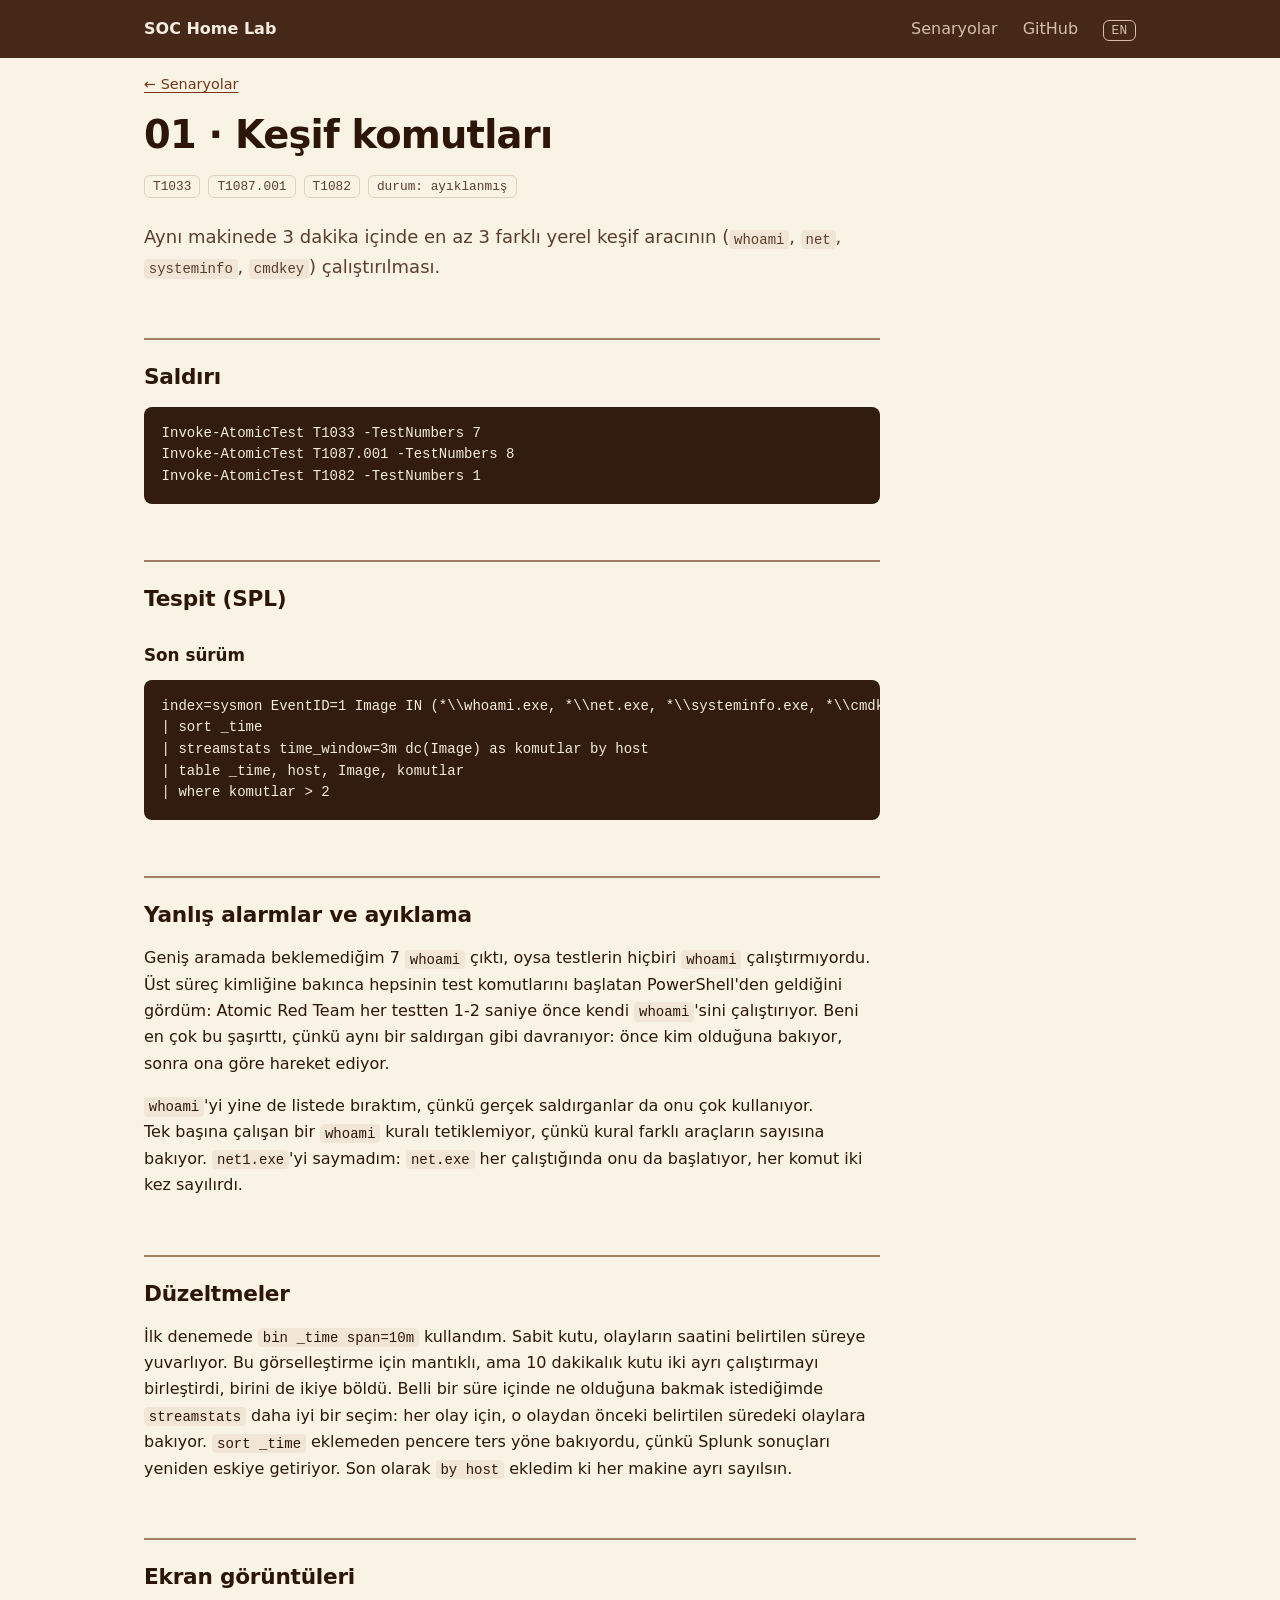
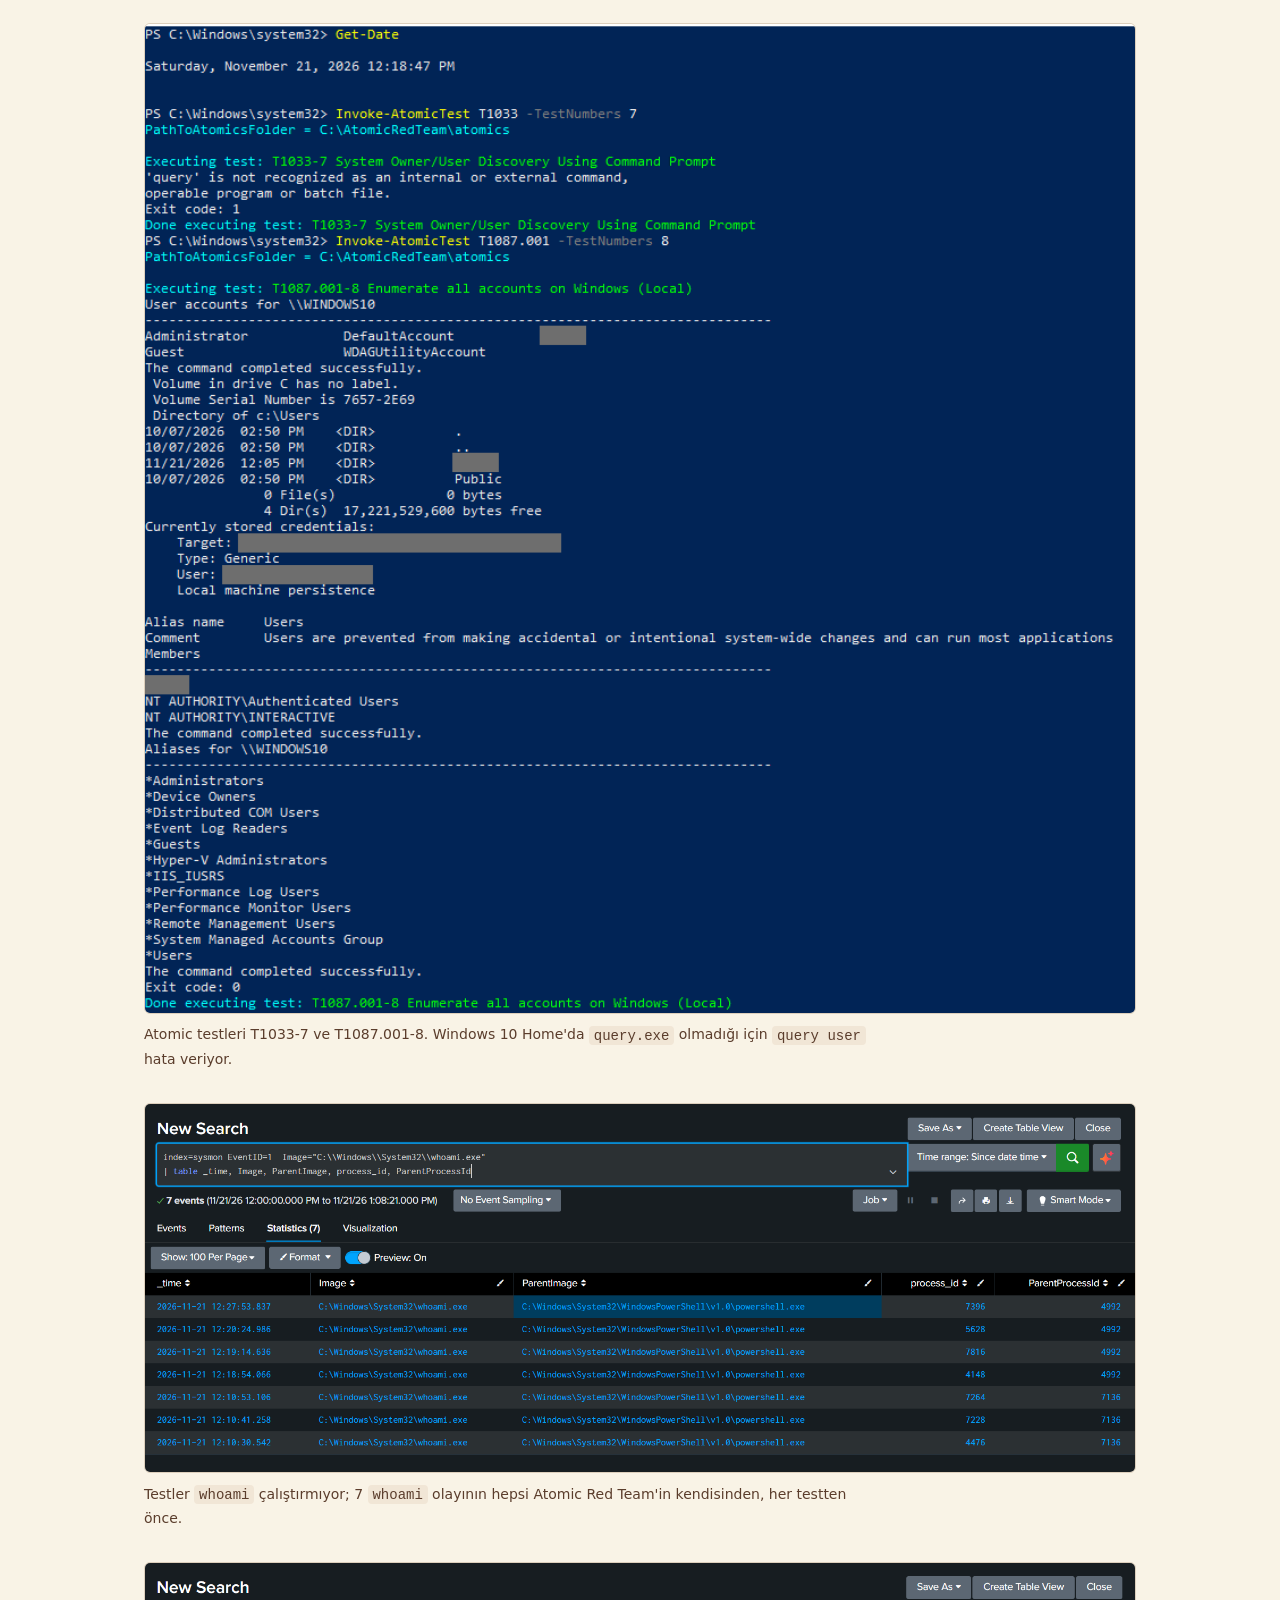
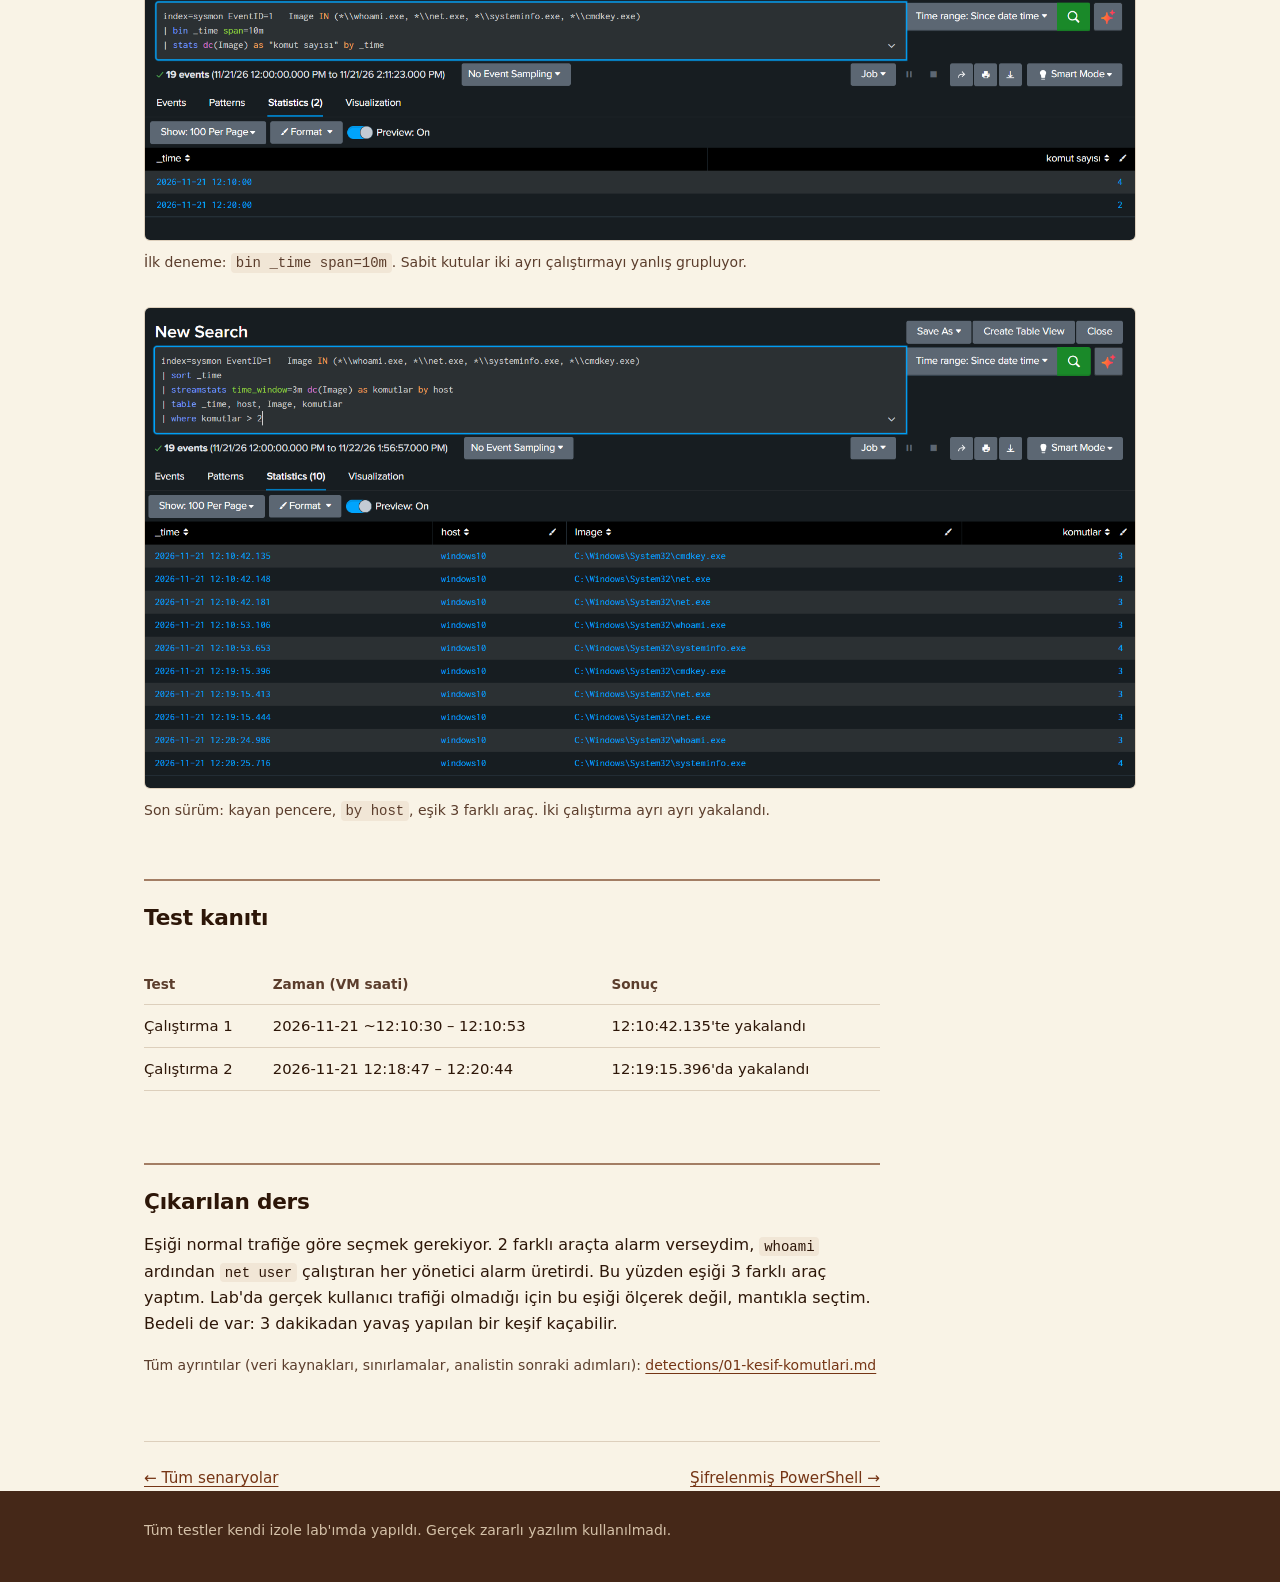
==== senaryolar/01-kesif.html @ a4999f90 "SOC Home Lab: site, detections and lab settings - GitHub Pages site (plain HTML/CSS): home page with" ====
<!doctype html>
<html lang="tr">
<head>
  <meta charset="utf-8">
  <meta name="viewport" content="width=device-width, initial-scale=1">
  <title>Keşif komutları · SOC Home Lab</title>
  <link rel="stylesheet" href="../css/style.css">
  <link rel="alternate" hreflang="en" href="../en/scenarios/01-kesif.html">
</head>
<body>
  <header class="site-head">
    <div class="wrap">
      <a href="../">SOC Home Lab</a>
      <nav>
        <a href="../#senaryolar">Senaryolar</a>
        <a href="https://github.com/fadilyeren/soc-home-lab">GitHub</a>
        <a class="lang" href="../en/scenarios/01-kesif.html" lang="en" hreflang="en" title="English">EN</a>
      </nav>
    </div>
  </header>

  <main class="wrap">
    <div class="read">
    <p class="back"><a href="../#senaryolar">← Senaryolar</a></p>
    <h1>01 · Keşif komutları</h1>
    <ul class="meta"><li>T1033</li><li>T1087.001</li><li>T1082</li><li>durum: ayıklanmış</li></ul>
    <p class="lead">Aynı makinede 3 dakika içinde en az 3 farklı yerel keşif aracının (<code>whoami</code>, <code>net</code>, <code>systeminfo</code>, <code>cmdkey</code>) çalıştırılması.</p>

    <h2>Saldırı</h2>
    <pre><code>Invoke-AtomicTest T1033 -TestNumbers 7
Invoke-AtomicTest T1087.001 -TestNumbers 8
Invoke-AtomicTest T1082 -TestNumbers 1</code></pre>

    <h2>Tespit (SPL)</h2>
    <h3>Son sürüm</h3>
<pre><code>index=sysmon EventID=1 Image IN (*\\whoami.exe, *\\net.exe, *\\systeminfo.exe, *\\cmdkey.exe)
| sort _time
| streamstats time_window=3m dc(Image) as komutlar by host
| table _time, host, Image, komutlar
| where komutlar &gt; 2</code></pre>

    
    <h2>Yanlış alarmlar ve ayıklama</h2>
    <p>Geniş aramada beklemediğim 7 <code>whoami</code> çıktı, oysa testlerin hiçbiri <code>whoami</code> çalıştırmıyordu. Üst süreç kimliğine bakınca hepsinin test komutlarını başlatan PowerShell'den geldiğini gördüm: Atomic Red Team her testten 1-2 saniye önce kendi <code>whoami</code>'sini çalıştırıyor. Beni en çok bu şaşırttı, çünkü aynı bir saldırgan gibi davranıyor: önce kim olduğuna bakıyor, sonra ona göre hareket ediyor.</p>
    <p><code>whoami</code>'yi yine de listede bıraktım, çünkü gerçek saldırganlar da onu çok kullanıyor. Tek başına çalışan bir <code>whoami</code> kuralı tetiklemiyor, çünkü kural farklı araçların sayısına bakıyor. <code>net1.exe</code>'yi saymadım: <code>net.exe</code> her çalıştığında onu da başlatıyor, her komut iki kez sayılırdı.</p>

    <h2>Düzeltmeler</h2>
    <p>İlk denemede <code>bin _time span=10m</code> kullandım. Sabit kutu, olayların saatini belirtilen süreye yuvarlıyor. Bu görselleştirme için mantıklı, ama 10 dakikalık kutu iki ayrı çalıştırmayı birleştirdi, birini de ikiye böldü. Belli bir süre içinde ne olduğuna bakmak istediğimde <code>streamstats</code> daha iyi bir seçim: her olay için, o olaydan önceki belirtilen süredeki olaylara bakıyor. <code>sort _time</code> eklemeden pencere ters yöne bakıyordu, çünkü Splunk sonuçları yeniden eskiye getiriyor. Son olarak <code>by host</code> ekledim ki her makine ayrı sayılsın.</p>
    </div>

    <h2>Ekran görüntüleri</h2>
    <figure>
  <a href="../img/senaryolar/01-kesif/01-atomic-t1033-t1087.png"><img src="../img/senaryolar/01-kesif/01-atomic-t1033-t1087.png" alt="" loading="lazy"></a>
  <figcaption>Atomic testleri T1033-7 ve T1087.001-8. Windows 10 Home'da <code>query.exe</code> olmadığı için <code>query user</code> hata veriyor.</figcaption>
</figure>
<figure>
  <a href="../img/senaryolar/01-kesif/06-whoami-parent.png"><img src="../img/senaryolar/01-kesif/06-whoami-parent.png" alt="" loading="lazy"></a>
  <figcaption>Testler <code>whoami</code> çalıştırmıyor; 7 <code>whoami</code> olayının hepsi Atomic Red Team'in kendisinden, her testten önce.</figcaption>
</figure>
<figure>
  <a href="../img/senaryolar/01-kesif/08-bin-10m-tuzak.png"><img src="../img/senaryolar/01-kesif/08-bin-10m-tuzak.png" alt="" loading="lazy"></a>
  <figcaption>İlk deneme: <code>bin _time span=10m</code>. Sabit kutular iki ayrı çalıştırmayı yanlış grupluyor.</figcaption>
</figure>
<figure>
  <a href="../img/senaryolar/01-kesif/11-tespit-son.png"><img src="../img/senaryolar/01-kesif/11-tespit-son.png" alt="" loading="lazy"></a>
  <figcaption>Son sürüm: kayan pencere, <code>by host</code>, eşik 3 farklı araç. İki çalıştırma ayrı ayrı yakalandı.</figcaption>
</figure>

    <div class="read">
    <h2>Test kanıtı</h2>
    <div class="table-scroll"><table>
      <tr><th>Test</th><th>Zaman (VM saati)</th><th>Sonuç</th></tr>
      <tr><td>Çalıştırma 1</td><td>2026-11-21 ~12:10:30 – 12:10:53</td><td>12:10:42.135'te yakalandı</td></tr><tr><td>Çalıştırma 2</td><td>2026-11-21 12:18:47 – 12:20:44</td><td>12:19:15.396'da yakalandı</td></tr>
    </table></div>

    <h2>Çıkarılan ders</h2>
    <p>Eşiği normal trafiğe göre seçmek gerekiyor. 2 farklı araçta alarm verseydim, <code>whoami</code> ardından <code>net user</code> çalıştıran her yönetici alarm üretirdi. Bu yüzden eşiği 3 farklı araç yaptım. Lab'da gerçek kullanıcı trafiği olmadığı için bu eşiği ölçerek değil, mantıkla seçtim. Bedeli de var: 3 dakikadan yavaş yapılan bir keşif kaçabilir.</p>

    <p class="small muted">Tüm ayrıntılar (veri kaynakları, sınırlamalar, analistin sonraki adımları): <a href="https://github.com/fadilyeren/soc-home-lab/blob/main/detections/01-kesif-komutlari.md">detections/01-kesif-komutlari.md</a></p>

    <nav class="next-prev"><a href="../#senaryolar">← Tüm senaryolar</a><a href="02-sifreli-powershell.html">Şifrelenmiş PowerShell →</a></nav>
    </div>
  </main>

  <footer class="site-foot">
    <div class="wrap">
      <p>Tüm testler kendi izole lab'ımda yapıldı. Gerçek zararlı yazılım kullanılmadı.</p>
    </div>
  </footer>
</body>
</html>
---- css/style.css ----
/* SOC Home Lab — tek dosyalık stil. Renkler :root'ta.
   Varsayılan: krem + kahverengi. Önceki koyu tema aşağıda [data-tema="koyu"] altında saklı;
   geri dönmek için <html> etiketine data-tema="koyu" eklemek yeter. */

:root {
  color-scheme: light;

  --bg: oklch(96.5% 0.018 85);
  --bg-soft: oklch(93.5% 0.024 80);
  --text: oklch(23% 0.045 50);
  --text-2: oklch(39% 0.05 52);
  --line: oklch(86% 0.03 75);
  --line-strong: oklch(62% 0.06 55);
  --accent: oklch(41% 0.10 45);
  --code-bg: oklch(93% 0.025 80);
  --brown: oklch(31% 0.05 50);
  --brown-deep: oklch(25% 0.04 50);
  --on-brown: oklch(95% 0.02 85);
  --on-brown-2: oklch(82% 0.04 75);
  --draft-bg: oklch(92% 0.05 85);
  --draft-line: oklch(75% 0.09 80);

  --font: system-ui, -apple-system, "Segoe UI", Roboto, "Helvetica Neue", Arial, sans-serif;
  --mono: ui-monospace, "Cascadia Mono", Consolas, "SF Mono", Menlo, monospace;
  --read: 46rem;
  --wide: 64rem;
}

/* Önceki koyu tema (saklı) */
:root[data-tema="koyu"] {
  color-scheme: dark;

  --bg: oklch(16% 0.006 250);
  --bg-soft: oklch(19% 0.007 250);
  --text: oklch(92% 0.005 250);
  --text-2: oklch(70% 0.01 250);
  --line: oklch(28% 0.008 250);
  --line-strong: oklch(40% 0.01 250);
  --accent: oklch(74% 0.11 200);
  --brown: oklch(12% 0.006 250);
  --brown-deep: oklch(20% 0.007 250);
  --on-brown: oklch(92% 0.005 250);
  --on-brown-2: oklch(70% 0.01 250);
  --code-bg: oklch(20% 0.007 250);
  --draft-bg: oklch(26% 0.04 85);
  --draft-line: oklch(50% 0.08 85);
}

*, *::before, *::after { box-sizing: border-box; }

html { -webkit-text-size-adjust: 100%; }

body {
  margin: 0;
  background: var(--bg);
  color: var(--text);
  font: 400 1rem/1.65 var(--font);
}

img, svg { max-width: 100%; display: block; }

a { color: var(--accent); text-underline-offset: 3px; text-decoration-thickness: 1px; }
a:hover { text-decoration-thickness: 2px; }
a:focus-visible { outline: 2px solid var(--accent); outline-offset: 3px; border-radius: 2px; }

h1, h2, h3 { line-height: 1.25; text-wrap: balance; font-weight: 600; }
h1 { font-size: clamp(1.75rem, 1.3rem + 2vw, 2.4rem); letter-spacing: -0.02em; margin: 0 0 1rem; }
h2 { font-size: 1.35rem; letter-spacing: -0.01em; margin: 3.5rem 0 1rem; padding-top: 1.5rem; border-top: 2px solid var(--line-strong); }
h3 { font-size: 1.05rem; margin: 2rem 0 0.5rem; }
p, li { text-wrap: pretty; }

/* Yerleşim */
.wrap { max-width: var(--wide); margin: 0 auto; padding: 0 16px; }
.read { max-width: var(--read); }

.site-head {
  background: var(--brown);
}
.site-head .wrap {
  display: flex; align-items: baseline; justify-content: space-between; gap: 1rem;
  padding-top: 1rem; padding-bottom: 1rem;
}
.site-head a { color: var(--on-brown); text-decoration: none; font-weight: 600; }
.site-head nav a { font-weight: 400; color: var(--on-brown-2); margin-left: 1.25rem; }
.site-head nav a:hover { color: var(--on-brown); }
.site-head nav a.lang {
  font: 500 0.8rem var(--mono); letter-spacing: 0.04em;
  border: 1px solid var(--on-brown-2); border-radius: 6px; padding: 0.15rem 0.45rem;
  transition: background-color 140ms ease, color 140ms ease;
}
.site-head nav a.lang:hover { background: var(--on-brown); color: var(--brown); border-color: var(--on-brown); }

main { padding: 3.5rem 0 5rem; }

.lead { font-size: 1.125rem; color: var(--text-2); max-width: var(--read); }
.muted { color: var(--text-2); }
.small { font-size: 0.875rem; }

/* Mimari şema */
.diagram { margin: 2.5rem 0 1rem; padding: 1.5rem; border: 1px solid var(--line); border-radius: 8px; overflow-x: auto; }
.diagram svg { min-width: 640px; width: 100%; height: auto; }
.diagram .box { fill: var(--bg); stroke: var(--line-strong); stroke-width: 1.5; }
.diagram .zone { fill: var(--bg-soft); stroke: var(--line-strong); stroke-dasharray: 5 4; }
.diagram .t { fill: var(--text); font: 600 15px var(--font); }
.diagram .s { fill: var(--text-2); font: 400 13px var(--font); }
.diagram .m { fill: var(--text-2); font: 400 12.5px var(--mono); }
.diagram .flow { stroke: var(--accent); stroke-width: 2; fill: none; }
.diagram .flow-label { fill: var(--accent); font: 500 12.5px var(--mono); }
.diagram .arrow { fill: var(--accent); }

/* Senaryo listesi (giriş sayfası) */
.scenarios { list-style: none; padding: 0; margin: 1rem 0 0; border-top: 1px solid var(--line); }
.scenarios li { border-bottom: 1px solid var(--line); }
.scenarios a {
  display: grid; grid-template-columns: 2.5rem 1fr auto; gap: 0.25rem 1rem;
  padding: 1.25rem 0.25rem; color: var(--text); text-decoration: none;
  transition: background-color 140ms ease;
}
.scenarios a:hover { background: var(--bg-soft); }
.scenarios .no { color: var(--accent); font: 500 0.95rem var(--mono); padding-top: 0.1rem; }
.scenarios .title { font-weight: 600; }
.scenarios .desc { grid-column: 2; color: var(--text-2); font-size: 0.95rem; }
.scenarios .ids { grid-column: 3; grid-row: 1; font: 400 0.8rem var(--mono); color: var(--text-2); text-align: right; white-space: nowrap; }

/* Senaryo sayfası */
.back { font-size: 0.9rem; }
.meta { display: flex; flex-wrap: wrap; gap: 0.5rem; margin: 0 0 1.5rem; padding: 0; list-style: none; }
.meta li { font: 400 0.8rem var(--mono); border: 1px solid var(--line); border-radius: 6px; padding: 0.2rem 0.5rem; color: var(--text-2); }
.meta li.on { color: var(--accent); border-color: currentColor; }

pre, code { font-family: var(--mono); font-size: 0.875rem; }
code { background: var(--code-bg); padding: 0.1rem 0.3rem; border-radius: 4px; }
pre {
  background: var(--brown-deep); color: var(--on-brown); border-radius: 8px;
  padding: 1rem 1.1rem; overflow-x: auto; line-height: 1.55;
}
pre code { background: none; padding: 0; color: inherit; }
pre { scrollbar-color: var(--on-brown-2) var(--brown-deep); }

figure { margin: 2rem 0; }
figure img { border: 1px solid var(--line); border-radius: 6px; width: 100%; height: auto; }
figure a { display: block; }
figcaption { margin-top: 0.6rem; font-size: 0.875rem; color: var(--text-2); max-width: var(--read); }

table { border-collapse: collapse; width: 100%; font-size: 0.925rem; margin: 1rem 0; }
th, td { text-align: left; padding: 0.55rem 0.75rem 0.55rem 0; border-bottom: 1px solid var(--line); vertical-align: top; }
th { font-weight: 600; color: var(--text-2); font-size: 0.85rem; }
.table-scroll { overflow-x: auto; }

/* Taslak kutusu: yayından önce kaldırılacak */
.draft {
  background: var(--draft-bg); border: 1px dashed var(--draft-line); border-radius: 8px;
  padding: 0.9rem 1.1rem; margin: 1rem 0; font-size: 0.925rem;
}
.draft strong:first-child { display: block; margin-bottom: 0.25rem; }
.draft ul { margin: 0.25rem 0 0; padding-left: 1.2rem; }

.next-prev { display: flex; justify-content: space-between; gap: 1rem; margin-top: 4rem; padding-top: 1.5rem; border-top: 1px solid var(--line); font-size: 0.95rem; }

.site-foot { background: var(--brown); padding: 1.5rem 0 2.5rem; font-size: 0.875rem; color: var(--on-brown-2); }
.site-foot a { color: var(--on-brown); }
.site-foot p { margin: 0.25rem 0; }

@media (max-width: 640px) {
  main { padding-top: 2.25rem; }
  .scenarios a { grid-template-columns: 2rem 1fr; }
  .scenarios .ids { grid-column: 2; grid-row: auto; text-align: left; white-space: normal; }
  .site-head nav a { margin-left: 0.75rem; }
}

@media (prefers-reduced-motion: reduce) {
  * { transition: none !important; }
}
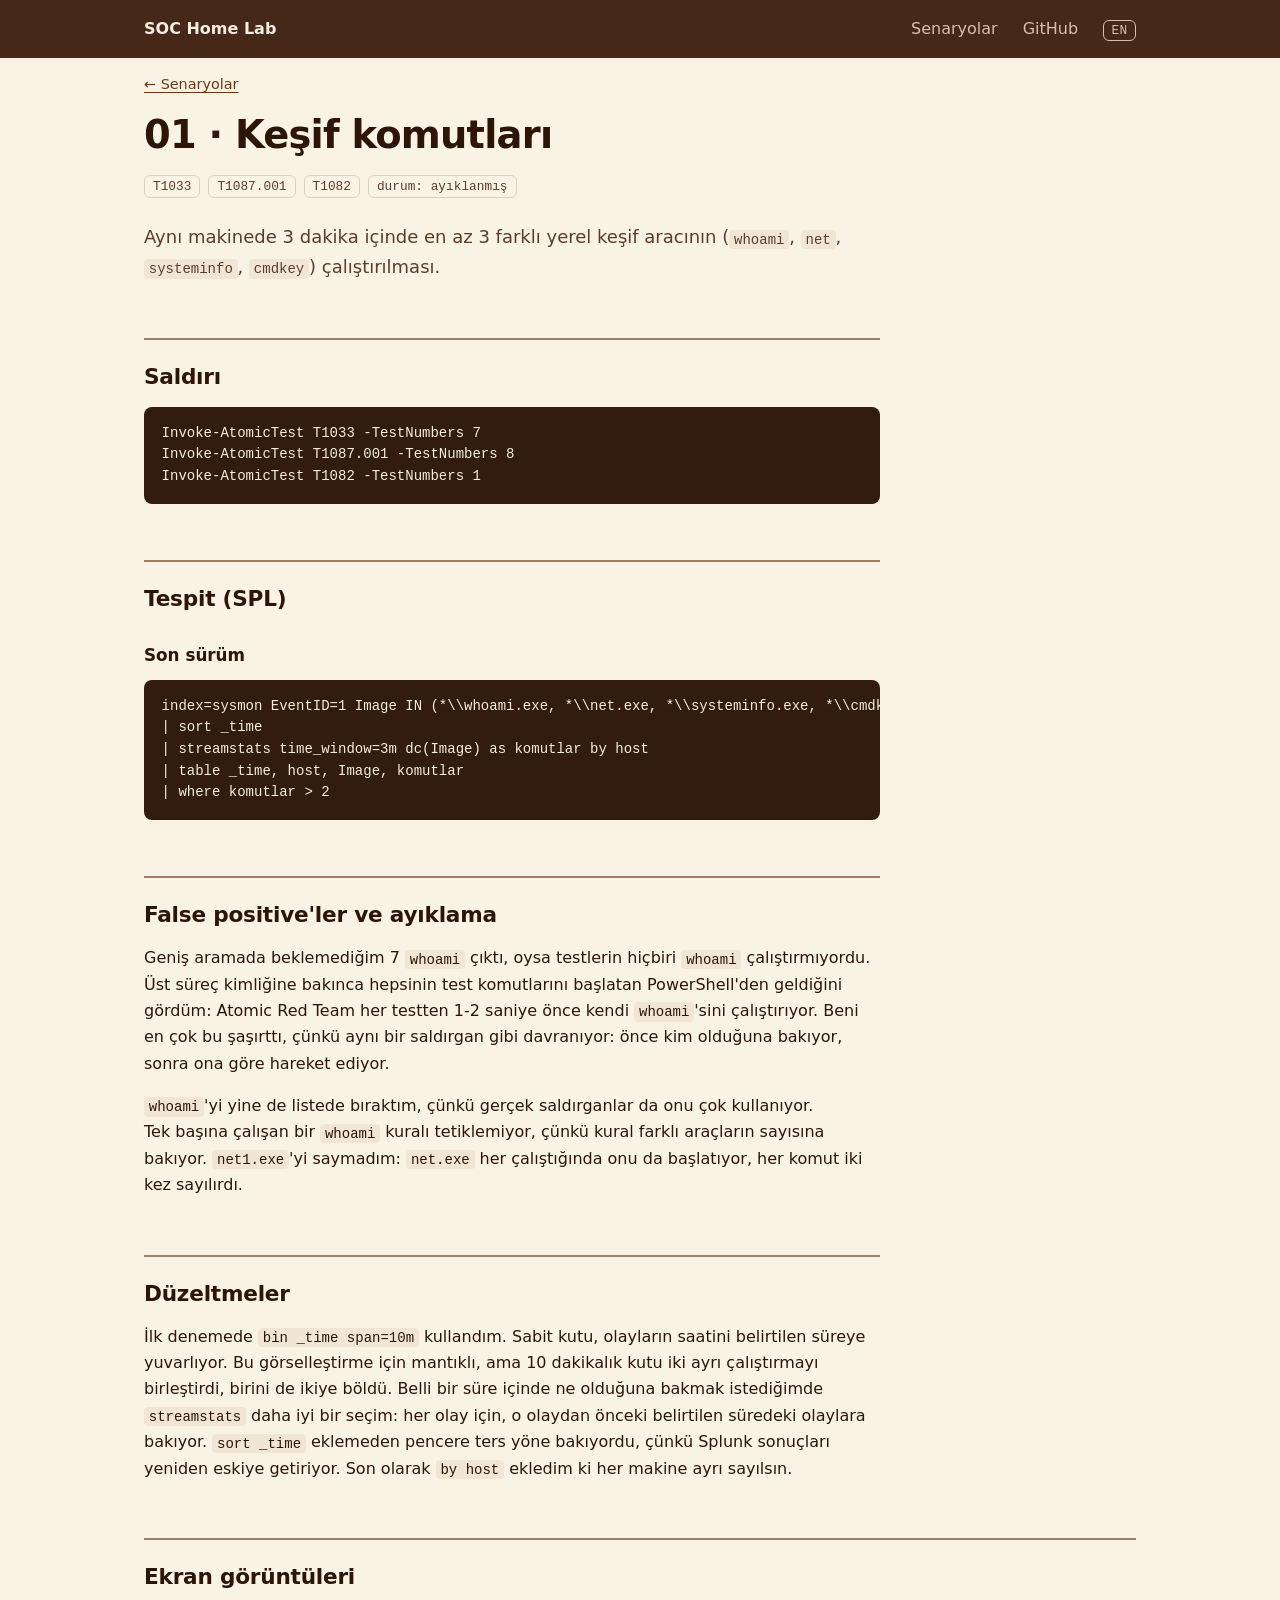
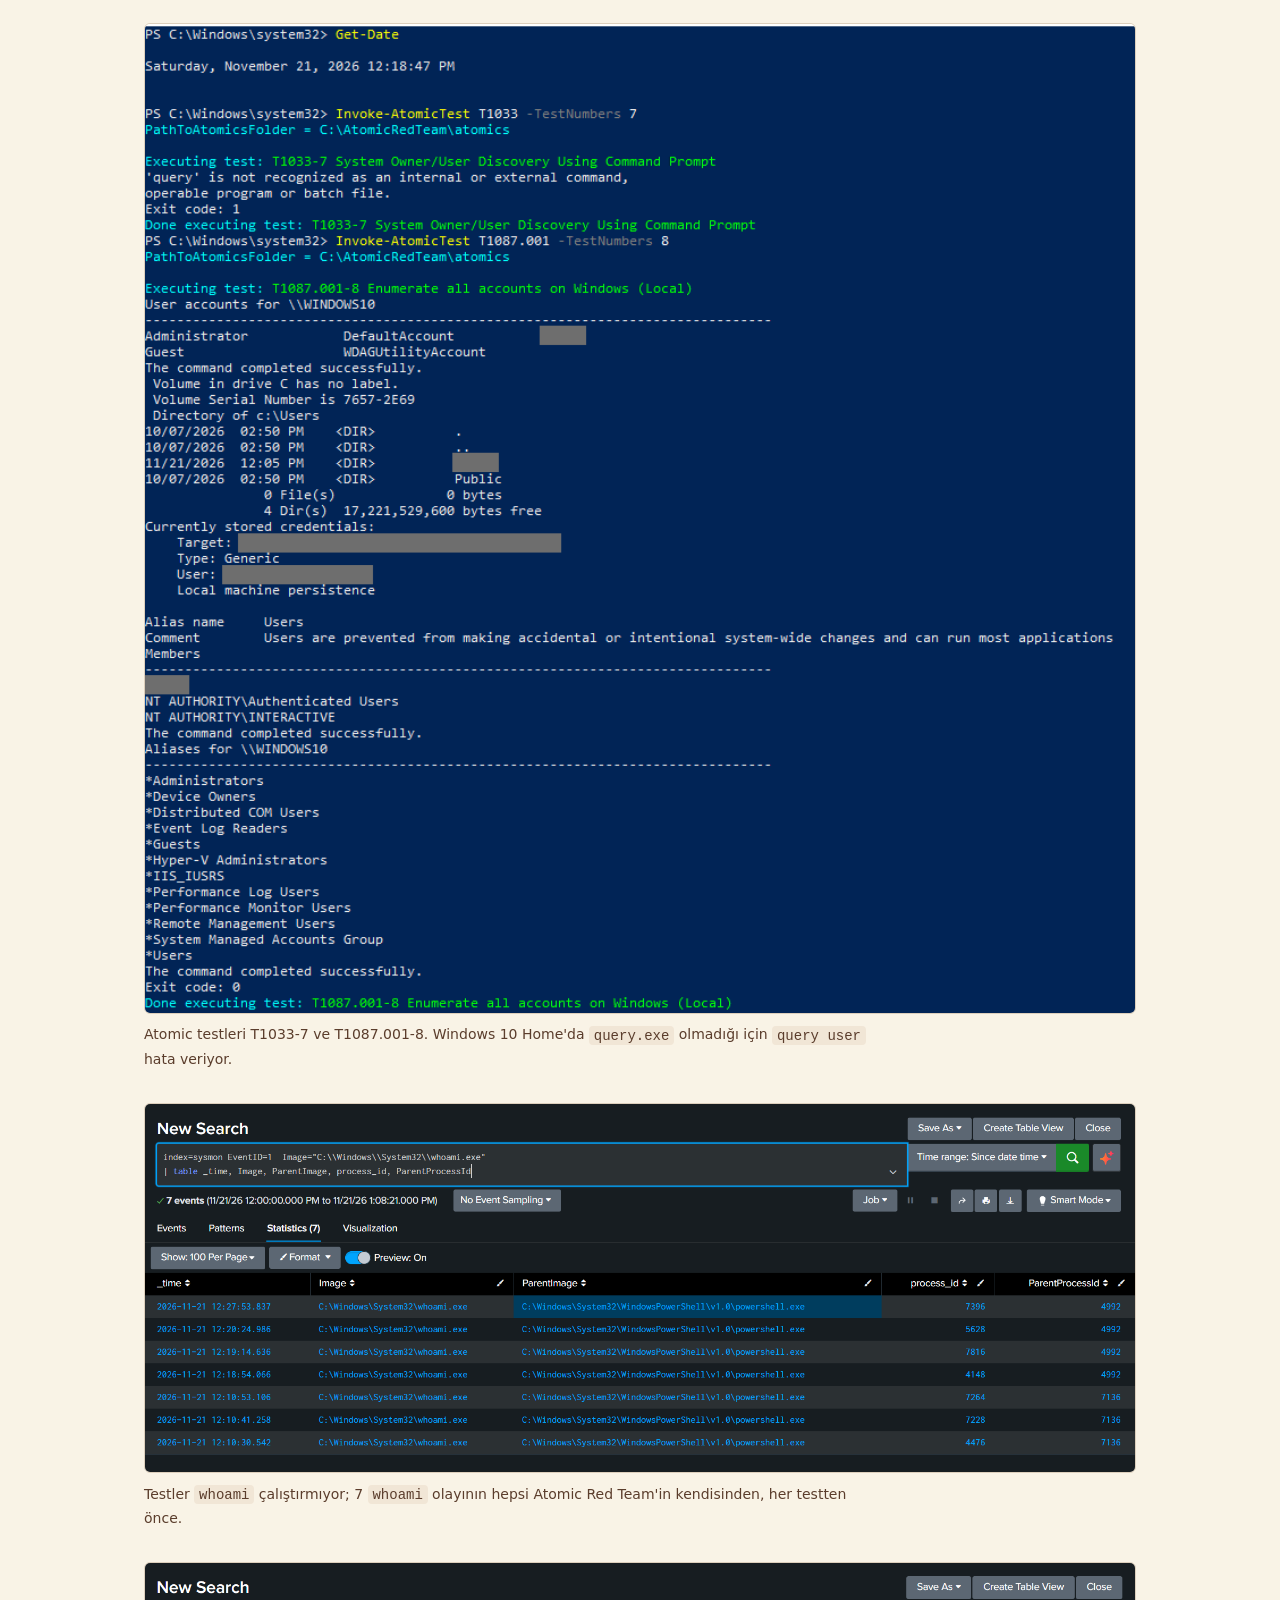
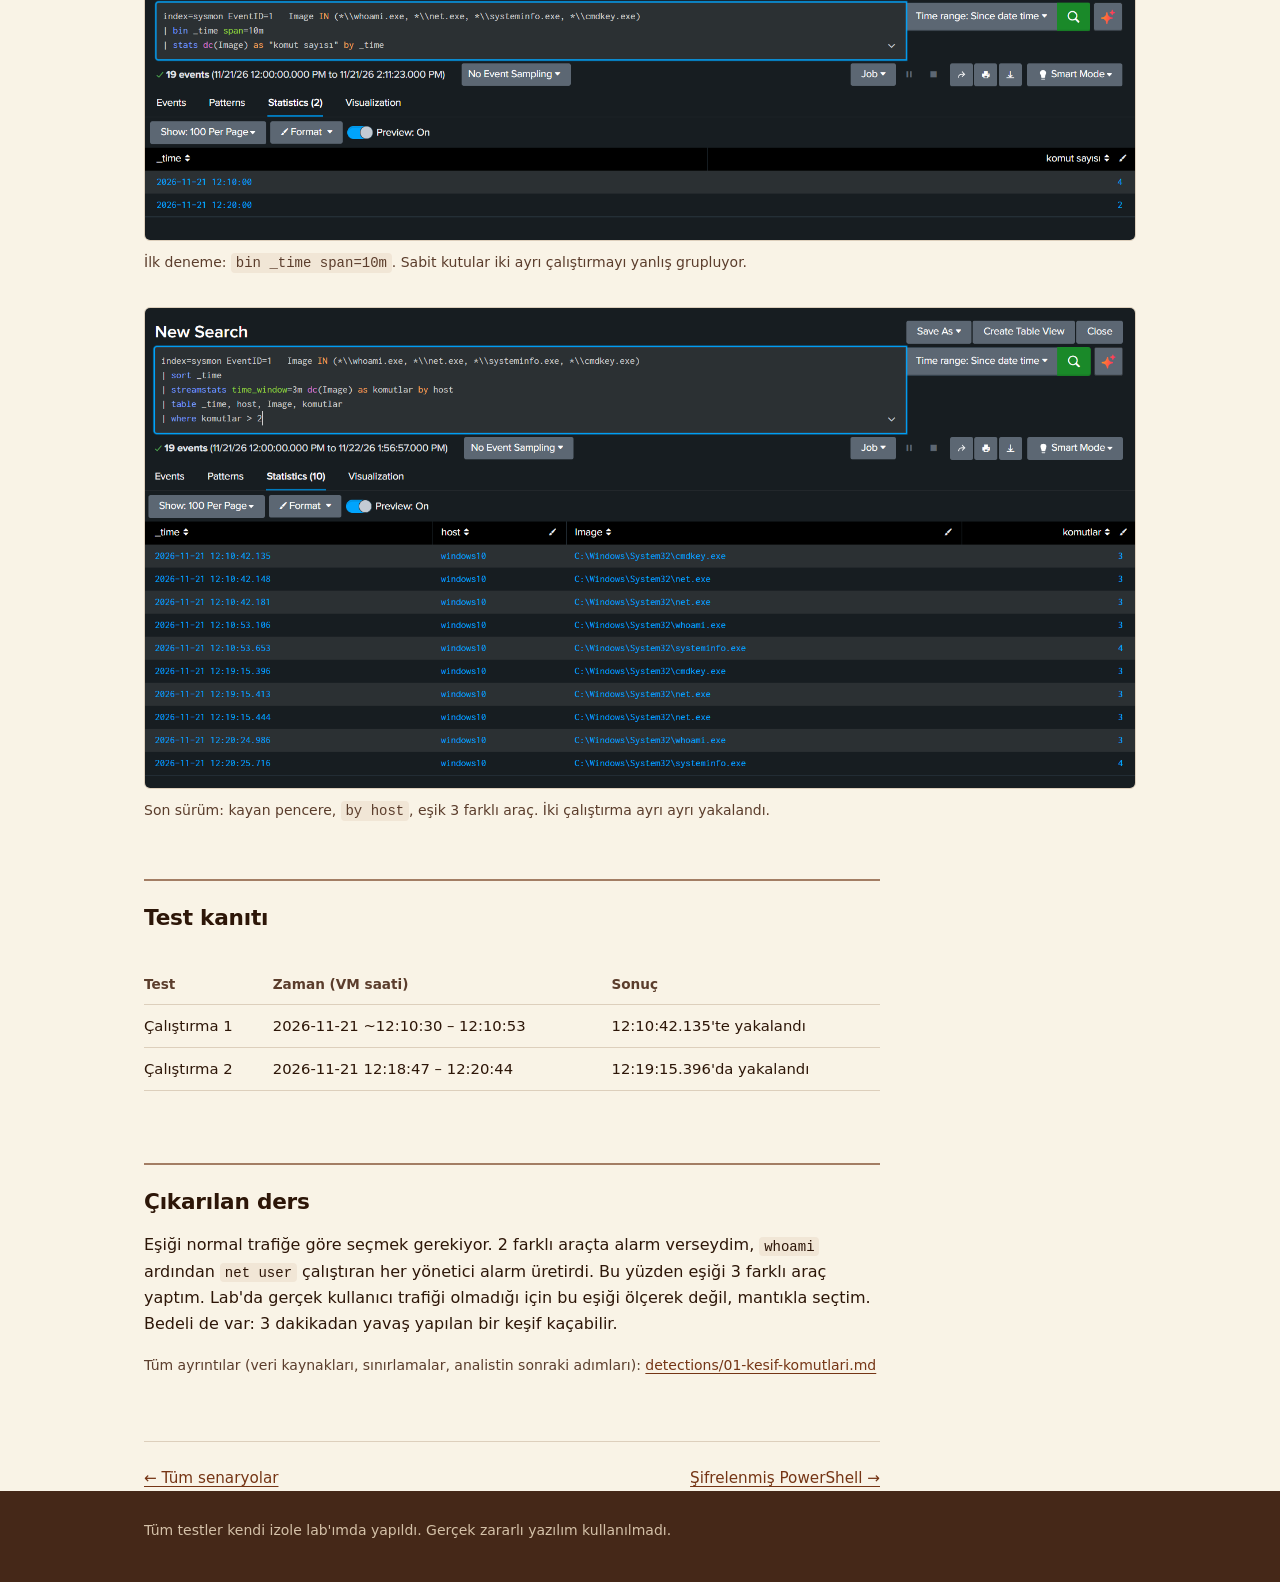
==== commit 3f705db6: "Use English SOC terms on the Turkish pages "zamanlanmış uyarı/uyarı" -> "scheduled alert/alert", "ka" ====
--- a/senaryolar/01-kesif.html
+++ b/senaryolar/01-kesif.html
@@ -40,7 +40,7 @@
 | where komutlar &gt; 2</code></pre>
 
     
-    <h2>Yanlış alarmlar ve ayıklama</h2>
+    <h2>False positive'ler ve ayıklama</h2>
     <p>Geniş aramada beklemediğim 7 <code>whoami</code> çıktı, oysa testlerin hiçbiri <code>whoami</code> çalıştırmıyordu. Üst süreç kimliğine bakınca hepsinin test komutlarını başlatan PowerShell'den geldiğini gördüm: Atomic Red Team her testten 1-2 saniye önce kendi <code>whoami</code>'sini çalıştırıyor. Beni en çok bu şaşırttı, çünkü aynı bir saldırgan gibi davranıyor: önce kim olduğuna bakıyor, sonra ona göre hareket ediyor.</p>
     <p><code>whoami</code>'yi yine de listede bıraktım, çünkü gerçek saldırganlar da onu çok kullanıyor. Tek başına çalışan bir <code>whoami</code> kuralı tetiklemiyor, çünkü kural farklı araçların sayısına bakıyor. <code>net1.exe</code>'yi saymadım: <code>net.exe</code> her çalıştığında onu da başlatıyor, her komut iki kez sayılırdı.</p>
 
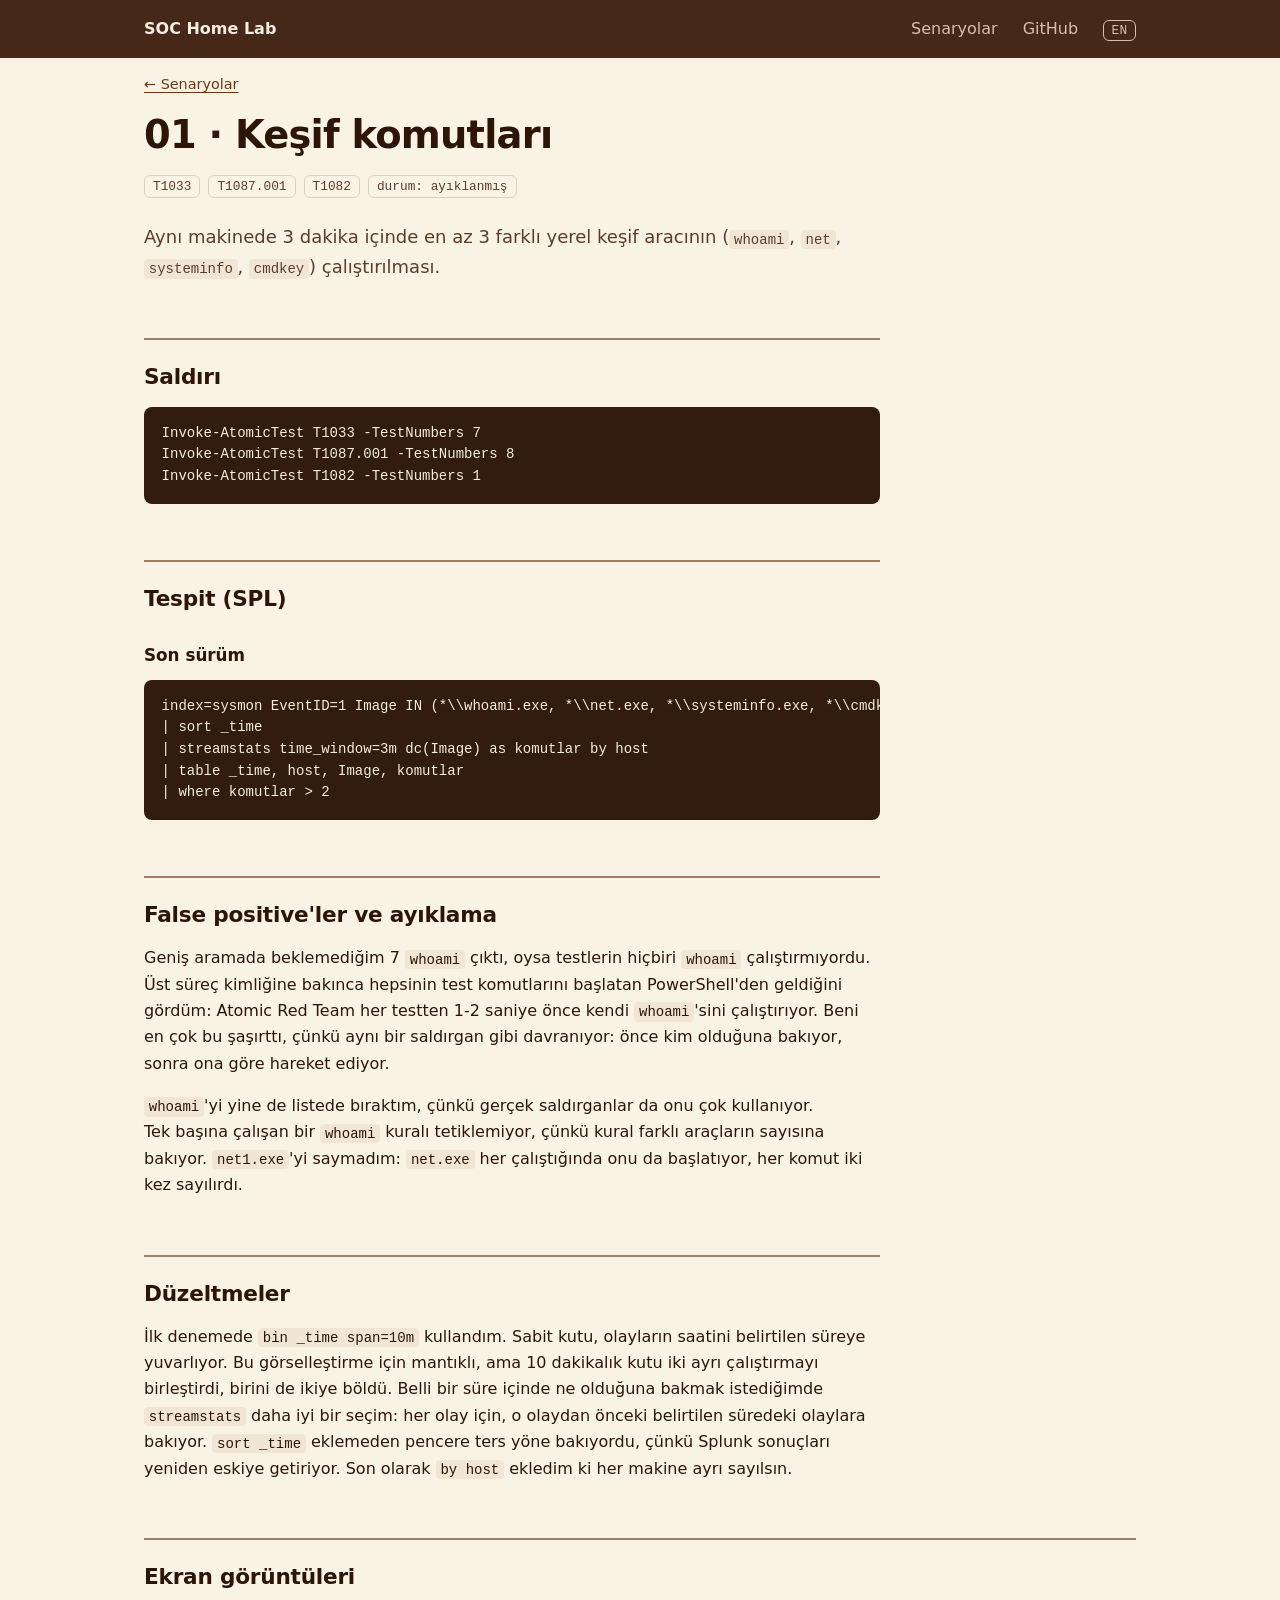
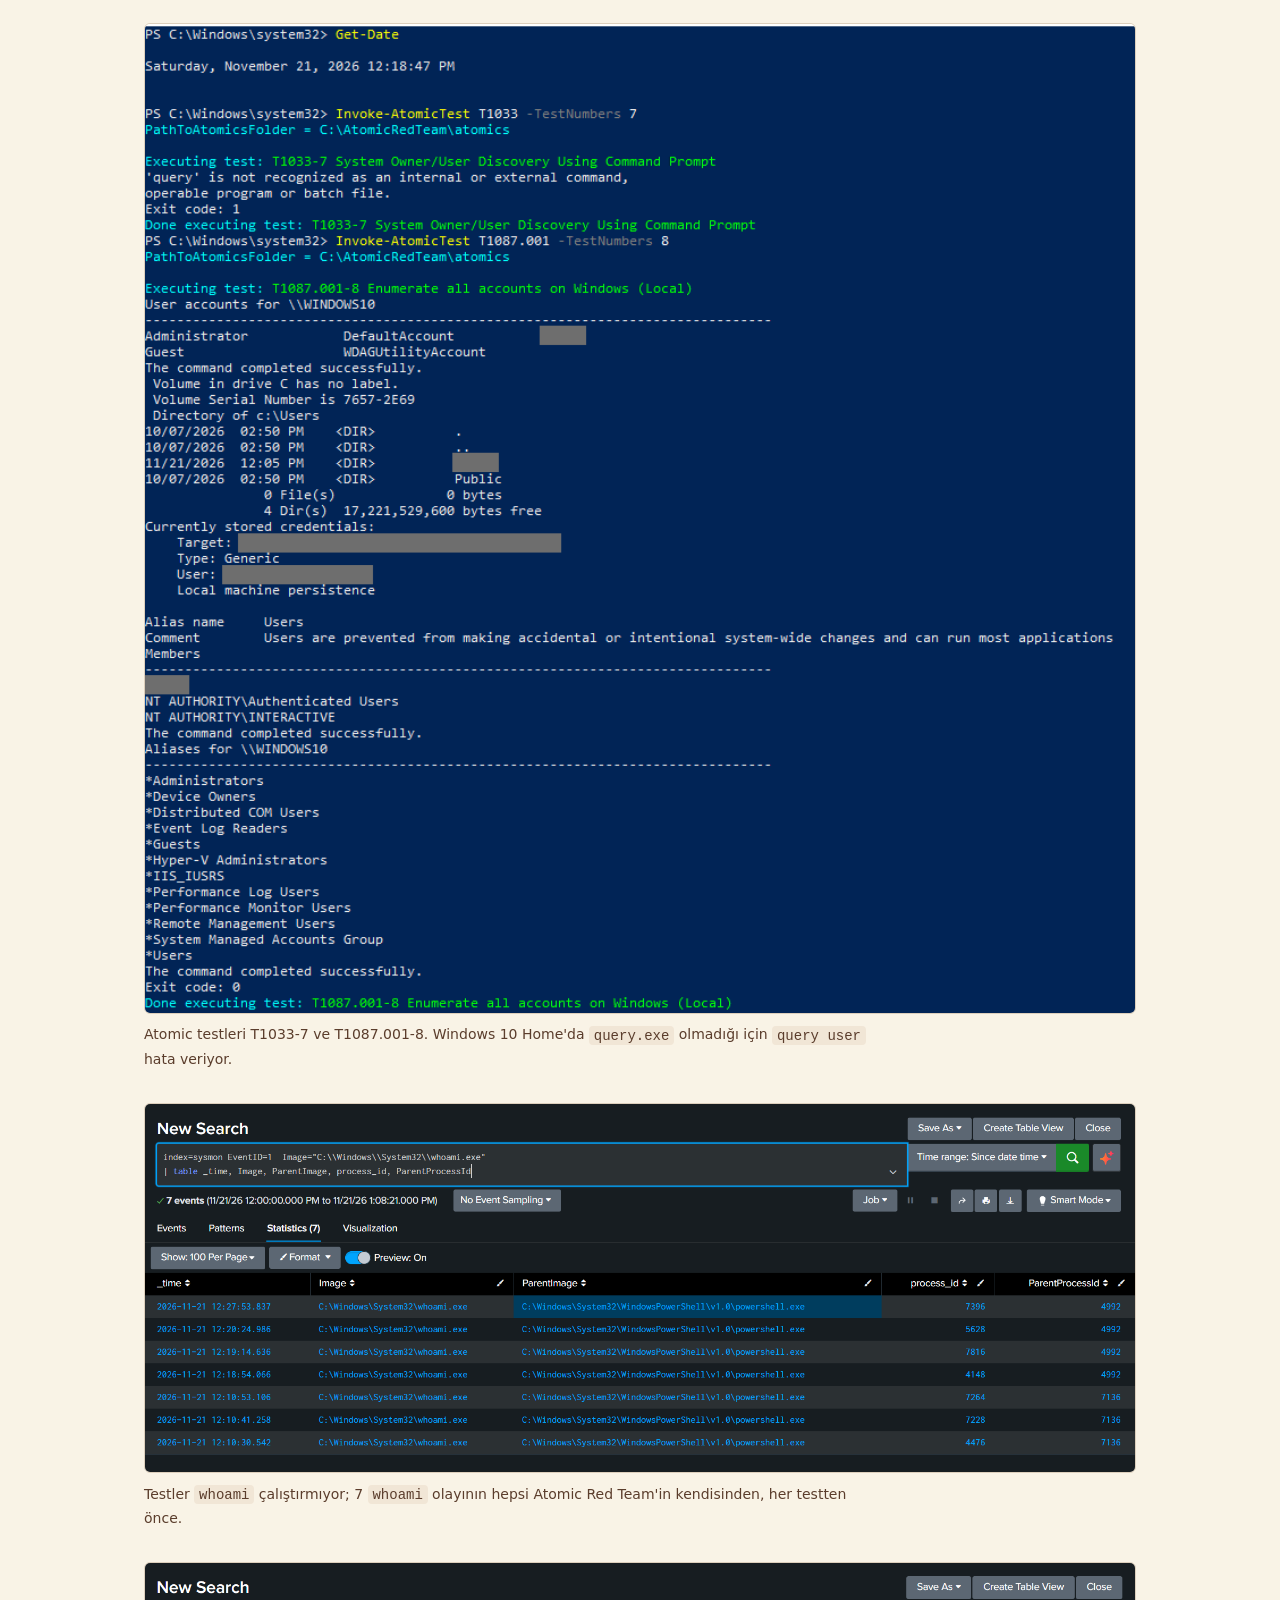
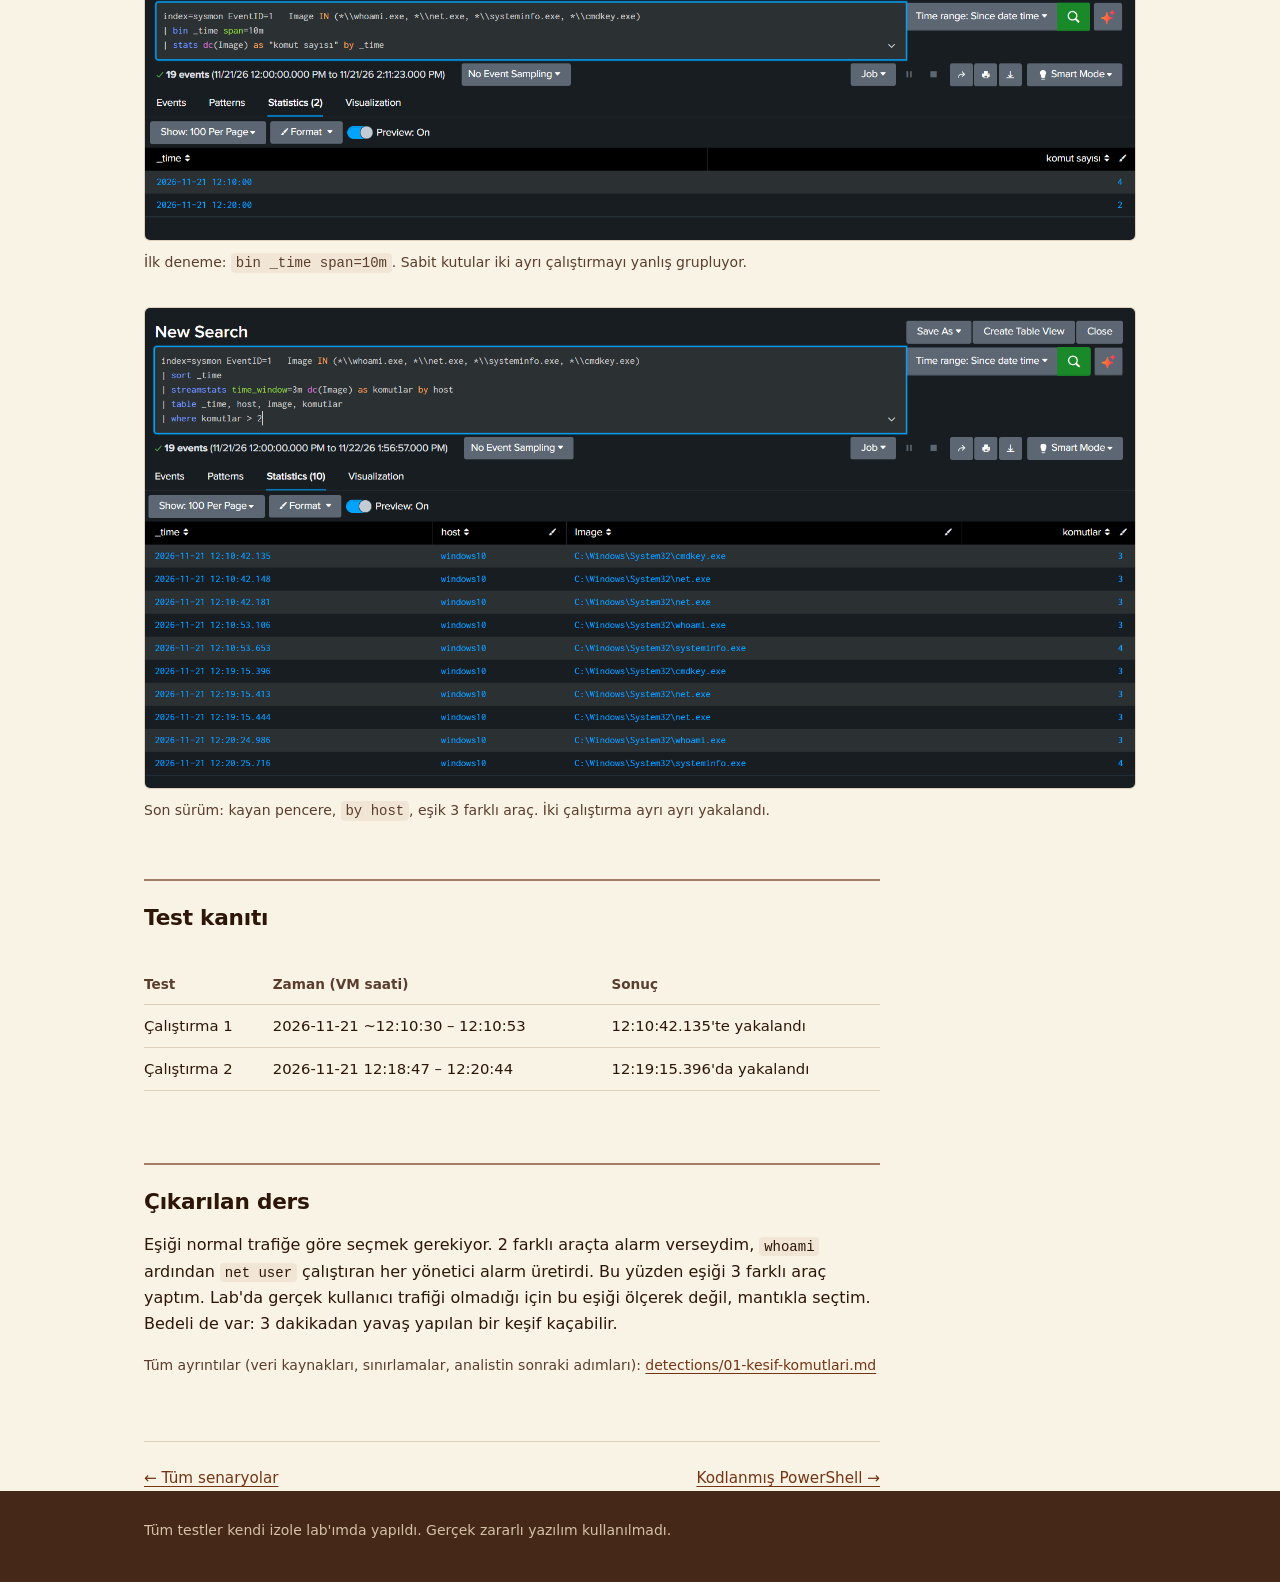
==== commit 3b10c5e0: "Fix term: encoded (kodlanmış) PowerShell, not encrypted (şifrelenmiş) -EncodedCommand is Base64 enco" ====
--- a/senaryolar/01-kesif.html
+++ b/senaryolar/01-kesif.html
@@ -78,7 +78,7 @@
 
     <p class="small muted">Tüm ayrıntılar (veri kaynakları, sınırlamalar, analistin sonraki adımları): <a href="https://github.com/fadilyeren/soc-home-lab/blob/main/detections/01-kesif-komutlari.md">detections/01-kesif-komutlari.md</a></p>
 
-    <nav class="next-prev"><a href="../#senaryolar">← Tüm senaryolar</a><a href="02-sifreli-powershell.html">Şifrelenmiş PowerShell →</a></nav>
+    <nav class="next-prev"><a href="../#senaryolar">← Tüm senaryolar</a><a href="02-sifreli-powershell.html">Kodlanmış PowerShell →</a></nav>
     </div>
   </main>
 
